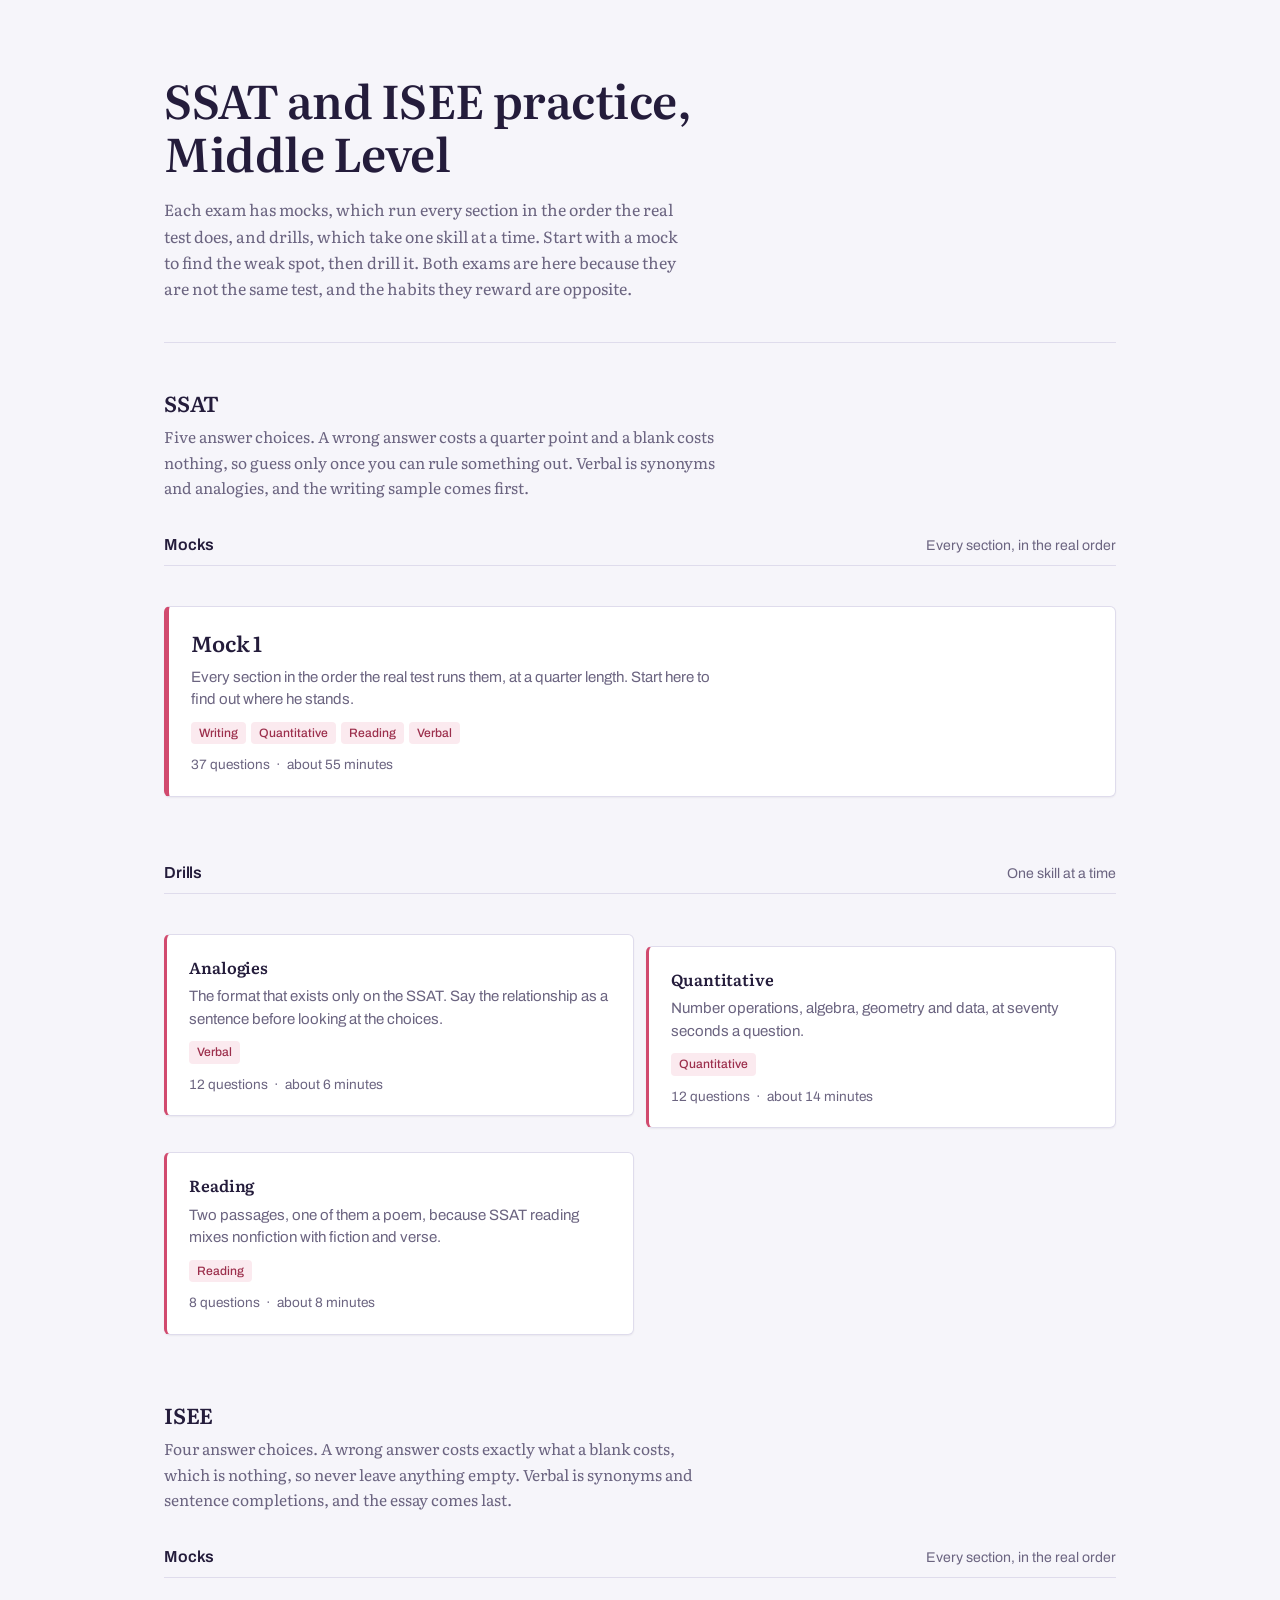
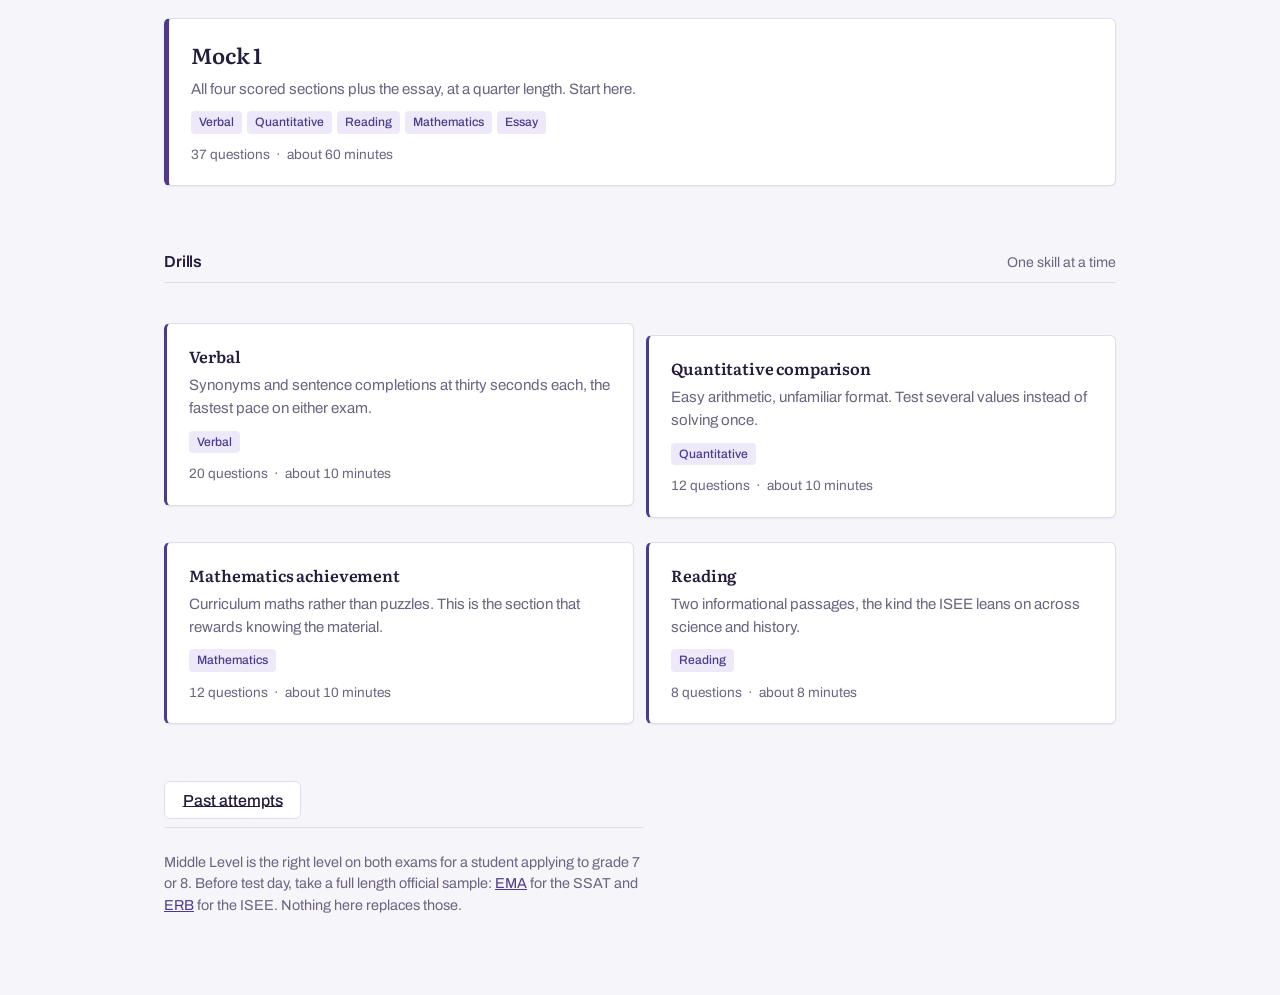
==== index.html @ 5ee13e51 "Add SSAT and ISEE practice tests" ====
<!doctype html>
<html lang="en">
<head>
<meta charset="utf-8">
<meta name="viewport" content="width=device-width, initial-scale=1">
<title>SSAT and ISEE practice</title>
<link rel="preconnect" href="https://fonts.googleapis.com">
<link rel="preconnect" href="https://fonts.gstatic.com" crossorigin>
<link href="https://fonts.googleapis.com/css2?family=Archivo:wght@400;500;600&family=Literata:opsz,wght@7..72,400;7..72,600&display=swap" rel="stylesheet">
<link rel="stylesheet" href="assets/style.css">
</head>
<body>

<div class="wrap">
  <header class="masthead">
    <h1>SSAT and ISEE practice, Middle Level</h1>
    <p>Each exam has mocks, which run every section in the order the real test does, and drills,
    which take one skill at a time. Start with a mock to find the weak spot, then drill it. Both
    exams are here because they are not the same test, and the habits they reward are opposite.</p>
  </header>

  <div id="groups">
    <p class="empty">Loading the test list.</p>
  </div>

  <p style="margin:2.5rem 0 0"><a class="btn" href="results.html">Past attempts</a></p>

  <p class="note">Middle Level is the right level on both exams for a student applying to grade 7
  or 8. Before test day, take a full length official sample:
  <a href="https://www.ssat.org/">EMA</a> for the SSAT and
  <a href="https://www.erblearn.org/families/isee-preparation/">ERB</a> for the ISEE. Nothing here
  replaces those.</p>
</div>

<script>
var LEDE = {
  SSAT: "Five answer choices. A wrong answer costs a quarter point and a blank costs nothing, so guess only once you can rule something out. Verbal is synonyms and analogies, and the writing sample comes first.",
  ISEE: "Four answer choices. A wrong answer costs exactly what a blank costs, which is nothing, so never leave anything empty. Verbal is synonyms and sentence completions, and the essay comes last."
};

var KIND = {
  mock: { title: "Mocks", hint: "Every section, in the real order" },
  drill: { title: "Drills", hint: "One skill at a time" }
};

function card(t, exam) {
  var chips = (t.covers || []).map(function (c) {
    return '<span class="chip">' + c + "</span>";
  }).join("");
  return '<li><a class="test-card ' + exam.toLowerCase() + " " + t.kind +
    '" href="test.html?id=' + t.id + '">' +
    "<h2>" + t.title + "</h2><p>" + t.blurb + "</p>" +
    (chips ? '<div class="covers">' + chips + "</div>" : "") +
    '<div class="test-meta">' + t.questions + " questions &nbsp;·&nbsp; about " +
    t.minutes + " minutes</div></a></li>";
}

fetch("tests/manifest.json")
  .then(function (r) { if (!r.ok) throw new Error("manifest missing"); return r.json(); })
  .then(function (tests) {
    var html = ["SSAT", "ISEE"].map(function (exam) {
      var mine = tests.filter(function (t) { return t.exam === exam; });
      if (!mine.length) return "";
      var body = ["mock", "drill"].map(function (kind) {
        var group = mine.filter(function (t) { return (t.kind || "drill") === kind; });
        if (!group.length) return "";
        return '<div class="kind-group"><div class="kind-head"><h3>' + KIND[kind].title +
          '</h3><span class="hint">' + KIND[kind].hint + "</span></div>" +
          '<ul class="test-list' + (kind === "drill" ? " drill-grid" : "") + '">' +
          group.map(function (t) { return card(t, exam); }).join("") + "</ul></div>";
      }).join("");
      return '<section class="exam-group"><h2>' + exam + '</h2>' +
        '<p class="lede">' + LEDE[exam] + "</p>" + body + "</section>";
    }).join("");
    document.getElementById("groups").innerHTML = html;
  })
  .catch(function () {
    document.getElementById("groups").innerHTML =
      '<p class="empty">The test list did not load. Browsers block one local file from reading ' +
      'another, so opening index.html straight from your hard drive will not work. Run ' +
      '<code>python3 -m http.server</code> in this folder and open <code>localhost:8000</code>, ' +
      "or push the folder to GitHub Pages.</p>";
  });
</script>

</body>
</html>
---- assets/style.css ----
/* ISEE practice — palette drawn from hematoxylin and eosin staining */

:root {
  --paper: #f6f5fa;
  --slide: #ffffff;
  --ink: #241c3b;
  --muted: #6b6480;
  --stain: #4c3a8c;
  --stain-soft: #ede9f8;
  --eosin: #d14a6e;
  --correct: #1b7a5a;
  --correct-soft: #e6f4ee;
  --wrong: #c0395b;
  --wrong-soft: #fbeaee;
  --line: #dfdcec;
  --shadow: 0 1px 2px rgba(36, 28, 59, 0.06);
  --serif: "Literata", Georgia, serif;
  --sans: "Archivo", system-ui, -apple-system, sans-serif;
}

* { box-sizing: border-box; }

html { -webkit-text-size-adjust: 100%; }

body {
  margin: 0;
  background: var(--paper);
  color: var(--ink);
  font-family: var(--sans);
  font-size: 16px;
  line-height: 1.5;
}

h1, h2, h3 { font-weight: 600; letter-spacing: -0.01em; margin: 0; }

a { color: var(--stain); }

button {
  font-family: inherit;
  font-size: inherit;
  cursor: pointer;
}

:focus-visible {
  outline: 2px solid var(--stain);
  outline-offset: 2px;
  border-radius: 3px;
}

.wrap {
  max-width: 62rem;
  margin: 0 auto;
  padding: 0 1.25rem;
}

.narrow { max-width: 44rem; }

/* ---------- buttons ---------- */

.btn {
  border: 1px solid var(--line);
  background: var(--slide);
  color: var(--ink);
  padding: 0.6rem 1.1rem;
  border-radius: 6px;
  font-weight: 500;
}

.btn:hover:not(:disabled) { border-color: var(--stain); }

.btn:disabled { opacity: 0.4; cursor: not-allowed; }

.btn-primary {
  background: var(--stain);
  border-color: var(--stain);
  color: #fff;
}

.btn-primary:hover:not(:disabled) { background: #3d2d75; border-color: #3d2d75; }

.btn-quiet {
  border: none;
  background: none;
  color: var(--muted);
  padding: 0.6rem 0.5rem;
}

.btn-quiet:hover { color: var(--ink); }

/* ---------- home ---------- */

.masthead {
  padding: 4.5rem 0 2.5rem;
  border-bottom: 1px solid var(--line);
}

.masthead h1 {
  font-family: var(--serif);
  font-size: clamp(2rem, 5vw, 2.9rem);
  line-height: 1.15;
  max-width: 20ch;
}

.masthead p {
  font-family: var(--serif);
  color: var(--muted);
  max-width: 58ch;
  margin: 1.1rem 0 0;
  line-height: 1.65;
}

.test-list { list-style: none; padding: 0; margin: 2.5rem 0 4rem; }

.test-list li + li { margin-top: 0.75rem; }

.test-card {
  display: block;
  background: var(--slide);
  border: 1px solid var(--line);
  border-left: 3px solid var(--stain);
  border-radius: 6px;
  padding: 1.25rem 1.4rem;
  text-decoration: none;
  color: inherit;
  box-shadow: var(--shadow);
}

.test-card:hover { border-color: var(--stain); }

.test-card h2 { font-size: 1.1rem; }

.test-card p { margin: 0.4rem 0 0; color: var(--muted); font-size: 0.94rem; max-width: 60ch; }

.test-meta {
  margin-top: 0.7rem;
  font-size: 0.85rem;
  color: var(--muted);
  font-variant-numeric: tabular-nums;
}

.note {
  border-top: 1px solid var(--line);
  padding: 1.5rem 0 4rem;
  color: var(--muted);
  font-size: 0.9rem;
  max-width: 60ch;
}

/* ---------- timer rail ---------- */

.rail {
  position: fixed;
  top: 0; left: 0; right: 0;
  height: 3px;
  background: var(--stain-soft);
  z-index: 40;
}

.rail-fill {
  height: 100%;
  width: 100%;
  background: var(--stain);
  transform-origin: left;
  transition: transform 1s linear;
}

.rail-fill.low { background: var(--eosin); }

@media (prefers-reduced-motion: reduce) {
  .rail-fill { transition: none; }
}

/* ---------- test chrome ---------- */

.topbar {
  position: sticky;
  top: 0;
  background: rgba(246, 245, 250, 0.94);
  backdrop-filter: blur(6px);
  border-bottom: 1px solid var(--line);
  z-index: 30;
}

.topbar-inner {
  display: flex;
  align-items: center;
  gap: 1rem;
  height: 3.5rem;
}

.topbar .section-name { font-weight: 600; font-size: 0.95rem; }

.topbar .spacer { flex: 1; }

.clock {
  font-variant-numeric: tabular-nums;
  font-weight: 600;
  font-size: 1.05rem;
}

.clock.low { color: var(--eosin); }

.counter { color: var(--muted); font-size: 0.9rem; font-variant-numeric: tabular-nums; }

main { padding: 2rem 0 7rem; }

/* ---------- section intro ---------- */

.intro { background: var(--slide); border: 1px solid var(--line); border-radius: 8px; padding: 2rem; box-shadow: var(--shadow); }

.intro h2 { font-family: var(--serif); font-size: 1.6rem; }

.intro p { font-family: var(--serif); line-height: 1.7; max-width: 62ch; }

.facts { list-style: none; padding: 0; margin: 1.5rem 0; border-top: 1px solid var(--line); }

.facts li {
  display: flex;
  justify-content: space-between;
  gap: 1rem;
  padding: 0.7rem 0;
  border-bottom: 1px solid var(--line);
  font-size: 0.95rem;
}

.facts .k { color: var(--muted); }

.facts .v { font-variant-numeric: tabular-nums; font-weight: 500; }

/* ---------- question ---------- */

.qgrid { display: grid; gap: 1.75rem; }

@media (min-width: 60rem) {
  .qgrid.has-passage { grid-template-columns: 1fr 1fr; align-items: start; }
  .qgrid.has-passage .passage { position: sticky; top: 5rem; max-height: calc(100vh - 8rem); overflow-y: auto; }
}

.passage {
  background: var(--slide);
  border: 1px solid var(--line);
  border-radius: 8px;
  padding: 1.5rem;
  font-family: var(--serif);
  line-height: 1.75;
  box-shadow: var(--shadow);
}

.passage p { margin: 0 0 1rem; max-width: 68ch; }

.passage p:last-child { margin-bottom: 0; }

.qcard {
  background: var(--slide);
  border: 1px solid var(--line);
  border-radius: 8px;
  padding: 1.6rem;
  box-shadow: var(--shadow);
}

.qnum { color: var(--muted); font-size: 0.85rem; font-variant-numeric: tabular-nums; }

.stem {
  font-family: var(--serif);
  font-size: 1.12rem;
  line-height: 1.65;
  margin: 0.5rem 0 1.4rem;
  max-width: 64ch;
}

.stem.term { font-weight: 600; letter-spacing: 0.04em; }

.compare {
  width: 100%;
  border-collapse: collapse;
  margin: 0 0 1.4rem;
  font-family: var(--serif);
}

.compare th, .compare td {
  border: 1px solid var(--line);
  padding: 0.85rem 1rem;
  text-align: left;
}

.compare th { background: var(--stain-soft); font-family: var(--sans); font-size: 0.85rem; font-weight: 600; }

.choices { display: grid; gap: 0.6rem; }

.choice {
  display: flex;
  align-items: flex-start;
  gap: 0.85rem;
  width: 100%;
  text-align: left;
  background: var(--slide);
  border: 1px solid var(--line);
  border-radius: 6px;
  padding: 0.85rem 1rem;
  font-family: var(--serif);
  line-height: 1.5;
  color: var(--ink);
}

.choice:hover { border-color: var(--stain); background: #fdfcff; }

.choice[aria-checked="true"] { border-color: var(--stain); background: var(--stain-soft); }

.tag {
  flex: none;
  width: 1.6rem;
  height: 1.6rem;
  border: 1px solid var(--line);
  border-radius: 50%;
  display: grid;
  place-items: center;
  font-family: var(--sans);
  font-size: 0.8rem;
  font-weight: 600;
  background: var(--paper);
}

.choice[aria-checked="true"] .tag { background: var(--stain); border-color: var(--stain); color: #fff; }

/* ---------- footer controls ---------- */

.controls {
  position: fixed;
  bottom: 0; left: 0; right: 0;
  background: rgba(246, 245, 250, 0.94);
  backdrop-filter: blur(6px);
  border-top: 1px solid var(--line);
  z-index: 30;
}

.controls-inner { display: flex; align-items: center; gap: 0.6rem; height: 4rem; }

.controls .spacer { flex: 1; }

.dots { display: flex; flex-wrap: wrap; gap: 4px; margin: 0 0.5rem; max-width: 22rem; }

.dot {
  width: 1.45rem; height: 1.45rem;
  border-radius: 4px;
  border: 1px solid var(--line);
  background: var(--slide);
  font-size: 0.72rem;
  font-variant-numeric: tabular-nums;
  color: var(--muted);
  padding: 0;
  display: grid;
  place-items: center;
}

.dot.answered { background: var(--stain-soft); border-color: var(--stain); color: var(--stain); font-weight: 600; }

.dot.current { outline: 2px solid var(--ink); outline-offset: 1px; }

.dot.flagged { border-color: var(--eosin); border-width: 2px; }

@media (max-width: 44rem) { .dots { display: none; } }

/* ---------- essay ---------- */

.essay-box {
  width: 100%;
  min-height: 22rem;
  border: 1px solid var(--line);
  border-radius: 8px;
  padding: 1.4rem;
  font-family: var(--serif);
  font-size: 1.05rem;
  line-height: 1.8;
  resize: vertical;
  background: var(--slide);
  color: var(--ink);
}

.wordcount { color: var(--muted); font-size: 0.88rem; font-variant-numeric: tabular-nums; margin-top: 0.6rem; }

/* ---------- results ---------- */

.scoreline {
  display: grid;
  grid-template-columns: 1fr auto auto;
  gap: 1rem;
  align-items: center;
  padding: 0.9rem 0;
  border-bottom: 1px solid var(--line);
}

.scoreline .name { font-weight: 500; }

.scoreline .val { font-variant-numeric: tabular-nums; font-weight: 600; }

.scoreline .time { font-variant-numeric: tabular-nums; color: var(--muted); font-size: 0.9rem; }

.bar { height: 6px; background: var(--stain-soft); border-radius: 3px; overflow: hidden; margin-top: 0.35rem; }

.bar span { display: block; height: 100%; background: var(--stain); }

.review-item {
  background: var(--slide);
  border: 1px solid var(--line);
  border-left: 3px solid var(--line);
  border-radius: 6px;
  padding: 1.2rem 1.3rem;
  margin-bottom: 0.85rem;
}

.review-item.right { border-left-color: var(--correct); }
.review-item.wrong { border-left-color: var(--wrong); }
.review-item.skipped { border-left-color: var(--eosin); }

.review-item .stem { font-size: 1rem; margin-bottom: 0.9rem; }

.verdict { font-size: 0.85rem; font-weight: 600; }
.verdict.right { color: var(--correct); }
.verdict.wrong { color: var(--wrong); }
.verdict.skipped { color: var(--eosin); }

.opt {
  font-family: var(--serif);
  padding: 0.45rem 0.7rem;
  border-radius: 5px;
  margin-bottom: 0.3rem;
  font-size: 0.97rem;
}

.opt.key { background: var(--correct-soft); color: var(--correct); font-weight: 600; }
.opt.chosen-wrong { background: var(--wrong-soft); color: var(--wrong); }

.why {
  font-family: var(--serif);
  line-height: 1.7;
  margin: 0.9rem 0 0;
  padding-top: 0.9rem;
  border-top: 1px solid var(--line);
  max-width: 66ch;
}

.filters { display: flex; gap: 0.5rem; flex-wrap: wrap; margin: 1.5rem 0; }

.filters button { border: 1px solid var(--line); background: var(--slide); border-radius: 999px; padding: 0.35rem 0.9rem; font-size: 0.88rem; color: var(--muted); }

.filters button[aria-pressed="true"] { background: var(--ink); border-color: var(--ink); color: #fff; }

.empty { color: var(--muted); font-family: var(--serif); line-height: 1.7; max-width: 58ch; }

.toast {
  position: fixed;
  bottom: 5.5rem;
  left: 50%;
  transform: translateX(-50%);
  background: var(--ink);
  color: #fff;
  padding: 0.6rem 1.1rem;
  border-radius: 6px;
  font-size: 0.9rem;
  z-index: 50;
}

/* ---------- added for the two exam families ---------- */

.eyebrow {
  font-family: var(--sans);
  font-size: 0.82rem;
  font-weight: 600;
  color: var(--stain);
  margin: 0 0 0.4rem;
}

.rule {
  font-family: var(--serif);
  font-size: 0.97rem;
  line-height: 1.7;
  background: var(--stain-soft);
  border-radius: 6px;
  padding: 0.9rem 1.1rem;
  margin: 1.4rem 0;
  max-width: 64ch;
}

.rule.warn { background: var(--wrong-soft); color: var(--wrong); }

.stem.analogy { font-weight: 600; }

.exam-group { margin: 2.75rem 0 0; }

.exam-group h2 {
  font-family: var(--serif);
  font-size: 1.35rem;
  margin-bottom: 0.3rem;
}

.exam-group .lede {
  font-family: var(--serif);
  color: var(--muted);
  line-height: 1.65;
  max-width: 62ch;
  margin: 0 0 1.25rem;
  font-size: 0.97rem;
}

.test-card.ssat { border-left-color: var(--eosin); }
.test-card.ssat:hover { border-color: var(--eosin); }

/* ---------- mocks and drills ---------- */

.kind-group { margin: 2rem 0 0; }

.kind-head {
  display: flex;
  align-items: baseline;
  justify-content: space-between;
  gap: 1rem;
  border-bottom: 1px solid var(--line);
  padding-bottom: 0.5rem;
  margin-bottom: 1rem;
}

.kind-head h3 { font-size: 1rem; font-weight: 600; margin: 0; }

.kind-head .hint { color: var(--muted); font-size: 0.88rem; }

.covers { display: flex; flex-wrap: wrap; gap: 5px; margin-top: 0.7rem; }

.chip {
  font-size: 0.76rem;
  font-weight: 500;
  color: var(--stain);
  background: var(--stain-soft);
  border-radius: 4px;
  padding: 2px 8px;
}

.test-card.ssat .chip { color: #9c2f4c; background: #fbeaef; }

.test-card.mock { border-left-width: 5px; }

.test-card.drill h2 { font-size: 1rem; }

.drill-grid { display: grid; gap: 0.75rem; }

@media (min-width: 46rem) { .drill-grid { grid-template-columns: 1fr 1fr; } }
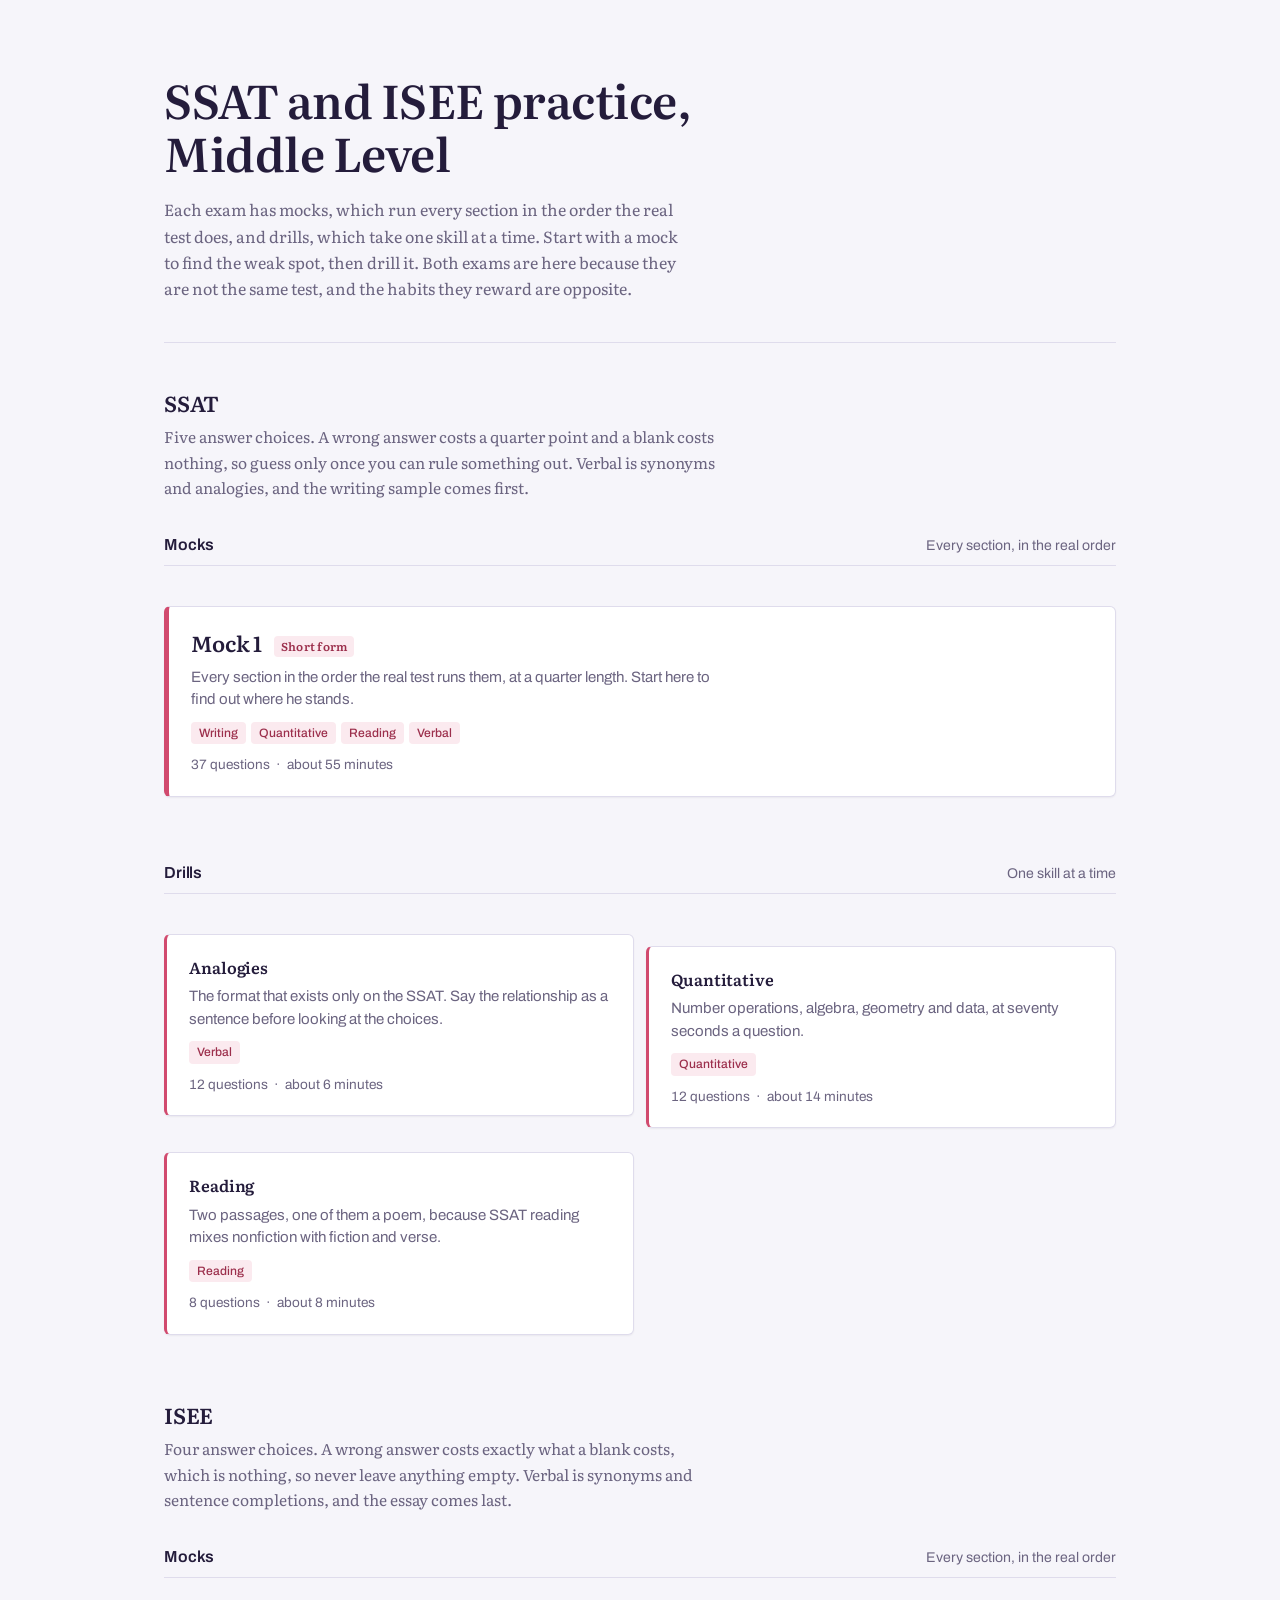
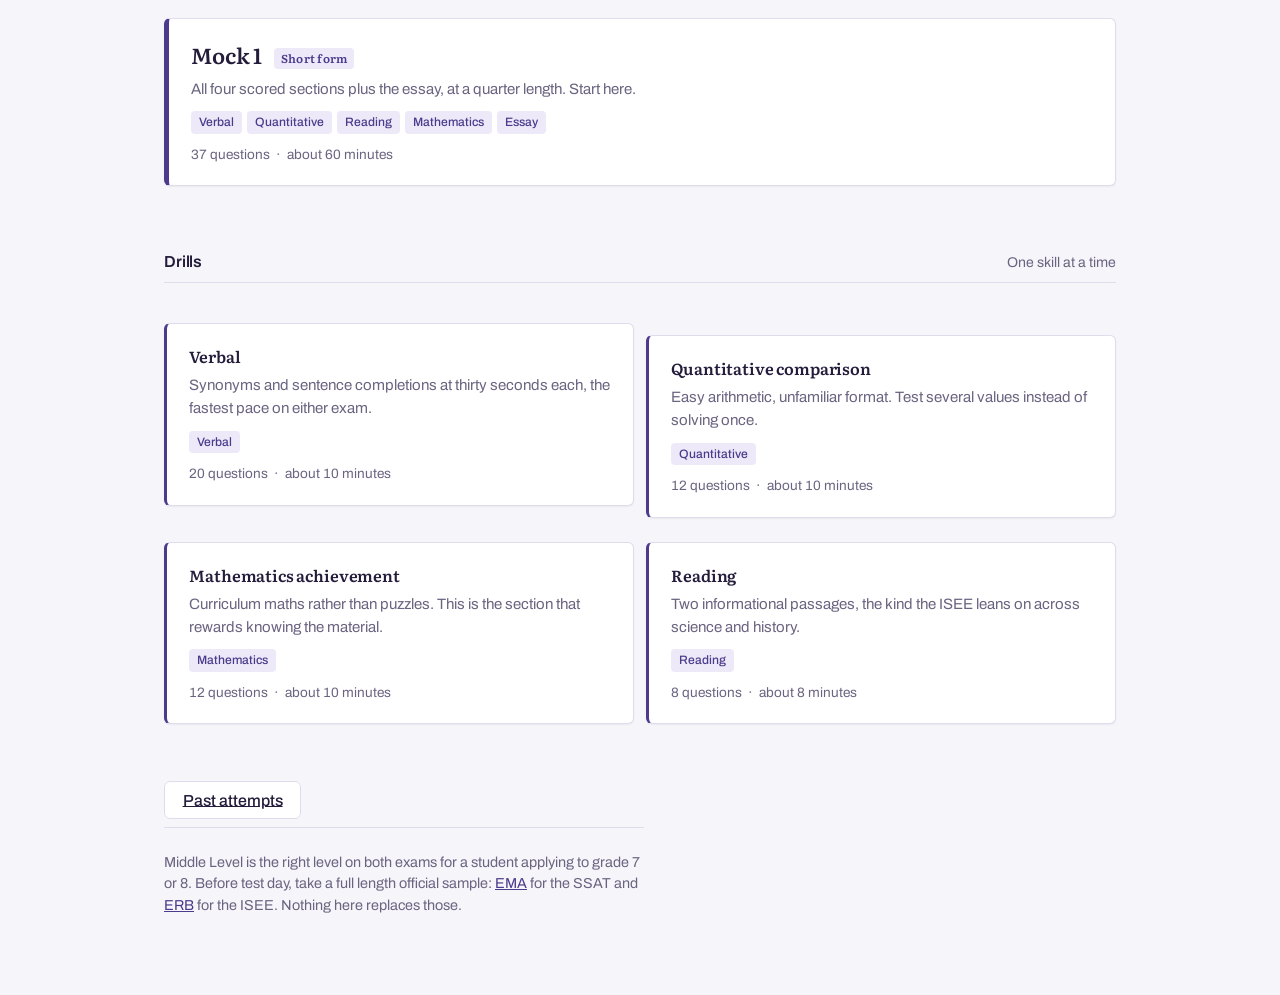
==== commit 3bdd8a17: "Full length support, review mode, attempted section, frozen tests - check.js: FULL_SPEC enforcement " ====
--- a/index.html
+++ b/index.html
@@ -23,6 +23,8 @@
     <p class="empty">Loading the test list.</p>
   </div>
 
+  <div id="attempted"></div>
+
   <p style="margin:2.5rem 0 0"><a class="btn" href="results.html">Past attempts</a></p>
 
   <p class="note">Middle Level is the right level on both exams for a student applying to grade 7
@@ -33,6 +35,8 @@
 </div>
 
 <script>
+var STORE = "prep:attempts";
+
 var LEDE = {
   SSAT: "Five answer choices. A wrong answer costs a quarter point and a blank costs nothing, so guess only once you can rule something out. Verbal is synonyms and analogies, and the writing sample comes first.",
   ISEE: "Four answer choices. A wrong answer costs exactly what a blank costs, which is nothing, so never leave anything empty. Verbal is synonyms and sentence completions, and the essay comes last."
@@ -43,36 +47,135 @@
   drill: { title: "Drills", hint: "One skill at a time" }
 };
 
+function esc(s) {
+  return String(s).replace(/[&<>"']/g, function (c) {
+    return { "&": "&amp;", "<": "&lt;", ">": "&gt;", '"': "&quot;", "'": "&#39;" }[c];
+  });
+}
+
+function loadAttempts() {
+  try { return JSON.parse(localStorage.getItem(STORE) || "[]"); } catch (e) { return []; }
+}
+
+function shortDate(iso) {
+  return new Date(iso).toLocaleDateString(undefined, { day: "numeric", month: "short" });
+}
+
+function totals(a) {
+  var r = 0, w = 0, t = 0, sec = 0;
+  a.sections.forEach(function (s) { r += s.right; w += s.wrong; t += s.total; sec += s.seconds; });
+  return { right: r, wrong: w, total: t, seconds: sec, raw: r - w * (a.wrongPenalty || 0) };
+}
+
+function lengthLabel(t) {
+  if (t.format === "full") return "Full length";
+  if (t.kind === "mock") return "Short form";
+  return "";
+}
+
 function card(t, exam) {
   var chips = (t.covers || []).map(function (c) {
-    return '<span class="chip">' + c + "</span>";
+    return '<span class="chip">' + esc(c) + "</span>";
   }).join("");
-  return '<li><a class="test-card ' + exam.toLowerCase() + " " + t.kind +
-    '" href="test.html?id=' + t.id + '">' +
-    "<h2>" + t.title + "</h2><p>" + t.blurb + "</p>" +
+  var label = lengthLabel(t);
+  return '<li><a class="test-card ' + exam.toLowerCase() + " " + t.kind + (t.format === "full" ? " full" : "") +
+    '" href="test.html?id=' + encodeURIComponent(t.id) + '">' +
+    "<h2>" + esc(t.title) + (label ? ' <span class="length">' + label + "</span>" : "") + "</h2>" +
+    "<p>" + esc(t.blurb) + "</p>" +
     (chips ? '<div class="covers">' + chips + "</div>" : "") +
     '<div class="test-meta">' + t.questions + " questions &nbsp;·&nbsp; about " +
     t.minutes + " minutes</div></a></li>";
 }
 
+/* A test that has been taken at least once moves out of its exam group and into Attempted, where
+   every sitting is listed with its score so progress across attempts can be read at a glance. */
+function attemptedCard(t, attempts) {
+  var sorted = attempts.slice().sort(function (a, b) { return a.takenAt.localeCompare(b.takenAt); });
+  var latest = sorted[sorted.length - 1];
+  var penalty = latest.wrongPenalty || 0;
+  var score = function (a) { var x = totals(a); return penalty ? x.raw.toFixed(2) : String(x.right); };
+  var best = sorted.reduce(function (m, a) {
+    var v = penalty ? totals(a).raw : totals(a).right;
+    return v > m ? v : m;
+  }, -Infinity);
+  var total = totals(latest).total;
+  var first = totals(sorted[0]), last = totals(latest);
+  var delta = penalty ? last.raw - first.raw : last.right - first.right;
+  var trend = sorted.length < 2 ? ""
+    : delta > 0 ? "up " + (penalty ? delta.toFixed(2) : delta) + " since the first sitting"
+    : delta < 0 ? "down " + (penalty ? (-delta).toFixed(2) : -delta) + " since the first sitting"
+    : "level with the first sitting";
+  var label = lengthLabel(t);
+
+  var history = sorted.map(function (a) {
+    return '<a class="chip score-chip" href="test.html?id=' + encodeURIComponent(t.id) +
+      "&attempt=" + encodeURIComponent(a.takenAt) + '" title="Review this attempt">' +
+      score(a) + "/" + totals(a).total + " &nbsp;·&nbsp; " + esc(shortDate(a.takenAt)) + "</a>";
+  }).join("");
+
+  return '<li><div class="test-card attempted ' + t.exam.toLowerCase() + " " + t.kind + '">' +
+    '<p class="eyebrow">' + esc(t.exam) + " &nbsp;·&nbsp; " + (t.kind === "mock" ? "Mock" : "Drill") + "</p>" +
+    "<h2>" + esc(t.title) + (label ? ' <span class="length">' + label + "</span>" : "") + "</h2>" +
+    '<div class="test-meta">' + sorted.length + (sorted.length === 1 ? " attempt" : " attempts") +
+    " &nbsp;·&nbsp; latest " + score(latest) + " / " + total +
+    " &nbsp;·&nbsp; best " + (penalty ? best.toFixed(2) : best) + " / " + total +
+    (trend ? " &nbsp;·&nbsp; " + trend : "") +
+    (penalty ? '<span class="hint"> (raw, with the quarter point deduction)</span>' : "") + "</div>" +
+    '<div class="covers history-chips">' + history + "</div>" +
+    '<div class="actions">' +
+    '<a class="btn btn-primary" href="test.html?id=' + encodeURIComponent(t.id) +
+      "&attempt=" + encodeURIComponent(latest.takenAt) + '">Review latest</a>' +
+    '<a class="btn" href="test.html?id=' + encodeURIComponent(t.id) + '">Retake</a>' +
+    "</div></div></li>";
+}
+
 fetch("tests/manifest.json")
   .then(function (r) { if (!r.ok) throw new Error("manifest missing"); return r.json(); })
   .then(function (tests) {
+    var attempts = loadAttempts();
+    var byTest = {};
+    attempts.forEach(function (a) { (byTest[a.testId] = byTest[a.testId] || []).push(a); });
+
+    var fresh = tests.filter(function (t) { return !byTest[t.id]; });
+    var done = tests.filter(function (t) { return byTest[t.id]; });
+
     var html = ["SSAT", "ISEE"].map(function (exam) {
       var mine = tests.filter(function (t) { return t.exam === exam; });
       if (!mine.length) return "";
-      var body = ["mock", "drill"].map(function (kind) {
-        var group = mine.filter(function (t) { return (t.kind || "drill") === kind; });
-        if (!group.length) return "";
-        return '<div class="kind-group"><div class="kind-head"><h3>' + KIND[kind].title +
-          '</h3><span class="hint">' + KIND[kind].hint + "</span></div>" +
-          '<ul class="test-list' + (kind === "drill" ? " drill-grid" : "") + '">' +
-          group.map(function (t) { return card(t, exam); }).join("") + "</ul></div>";
-      }).join("");
-      return '<section class="exam-group"><h2>' + exam + '</h2>' +
+      var open = fresh.filter(function (t) { return t.exam === exam; });
+      var body;
+      if (!open.length) {
+        body = '<p class="empty" style="margin:1.25rem 0 0">Every ' + exam + " test here has been taken at least once. " +
+          'They are under <a href="#attempted">Attempted</a>, ready to review or retake.</p>';
+      } else {
+        body = ["mock", "drill"].map(function (kind) {
+          var group = open.filter(function (t) { return (t.kind || "drill") === kind; });
+          if (!group.length) return "";
+          if (kind === "mock") group.sort(function (a, b) { return (b.format === "full") - (a.format === "full"); });
+          return '<div class="kind-group"><div class="kind-head"><h3>' + KIND[kind].title +
+            '</h3><span class="hint">' + KIND[kind].hint + "</span></div>" +
+            '<ul class="test-list' + (kind === "drill" ? " drill-grid" : "") + '">' +
+            group.map(function (t) { return card(t, exam); }).join("") + "</ul></div>";
+        }).join("");
+      }
+      return '<section class="exam-group"><h2>' + exam + "</h2>" +
         '<p class="lede">' + LEDE[exam] + "</p>" + body + "</section>";
     }).join("");
     document.getElementById("groups").innerHTML = html;
+
+    if (done.length) {
+      done.sort(function (a, b) {
+        var la = byTest[a.id].reduce(function (m, x) { return x.takenAt > m ? x.takenAt : m; }, "");
+        var lb = byTest[b.id].reduce(function (m, x) { return x.takenAt > m ? x.takenAt : m; }, "");
+        return lb.localeCompare(la);
+      });
+      document.getElementById("attempted").innerHTML =
+        '<section class="exam-group" id="attempted-section"><h2>Attempted</h2>' +
+        '<p class="lede">Tests taken in this browser, most recent first. Every sitting keeps its score. ' +
+        "Open one to see its explanations, or retake it for a fresh timed run.</p>" +
+        '<ul class="test-list">' + done.map(function (t) { return attemptedCard(t, byTest[t.id]); }).join("") +
+        "</ul></section>";
+    }
   })
   .catch(function () {
     document.getElementById("groups").innerHTML =
--- a/assets/style.css
+++ b/assets/style.css
@@ -543,3 +543,83 @@
 .drill-grid { display: grid; gap: 0.75rem; }
 
 @media (min-width: 46rem) { .drill-grid { grid-template-columns: 1fr 1fr; } }
+
+/* ---------- full length, breaks, attempted ---------- */
+
+.test-card h2 .length {
+  display: inline-block;
+  vertical-align: middle;
+  margin-left: 0.5rem;
+  font-size: 0.72rem;
+  font-weight: 600;
+  letter-spacing: 0.02em;
+  color: var(--stain);
+  background: var(--stain-soft);
+  border-radius: 4px;
+  padding: 2px 7px;
+}
+
+.test-card.ssat h2 .length { color: #9c2f4c; background: #fbeaef; }
+
+.test-card.full { border-left-width: 7px; }
+
+.facts li.break-row .k, .facts li.break-row .v { color: var(--eosin); }
+
+.test-card.attempted { border-left-color: var(--line); }
+.test-card.attempted:hover { border-color: var(--line); }
+.test-card.attempted .eyebrow { margin-bottom: 0.2rem; }
+.test-card.attempted .test-meta .hint { color: var(--muted); }
+.test-card.attempted .actions { display: flex; gap: 0.5rem; flex-wrap: wrap; margin-top: 1rem; }
+
+.history-chips { margin-top: 0.8rem; }
+
+.score-chip {
+  text-decoration: none;
+  font-variant-numeric: tabular-nums;
+  border: 1px solid transparent;
+}
+
+.score-chip:hover { border-color: var(--stain); }
+
+.history { border-top: 1px solid var(--line); }
+
+.history-row {
+  display: grid;
+  grid-template-columns: minmax(9rem, 1.2fr) 1fr auto auto auto;
+  gap: 1rem;
+  align-items: center;
+  padding: 0.7rem 0;
+  border-bottom: 1px solid var(--line);
+  font-size: 0.93rem;
+}
+
+.history-row .when { color: var(--muted); }
+.history-row .when em { font-style: normal; color: var(--stain); font-weight: 600; }
+.history-row .score { font-variant-numeric: tabular-nums; font-weight: 600; }
+.history-row .time { font-variant-numeric: tabular-nums; color: var(--muted); font-size: 0.88rem; }
+.history-row .bar { margin-top: 0; }
+.history-row.current { background: var(--stain-soft); margin: 0 -0.6rem; padding-left: 0.6rem; padding-right: 0.6rem; border-radius: 4px; }
+.history-row a.btn-quiet { text-decoration: none; padding: 0.2rem 0.4rem; font-size: 0.88rem; }
+
+@media (max-width: 44rem) {
+  .history-row { grid-template-columns: 1fr auto auto; }
+  .history-row .bar, .history-row .time { display: none; }
+}
+
+.topics { border-top: 1px solid var(--line); margin-bottom: 1.5rem; }
+
+.topic-row {
+  display: grid;
+  grid-template-columns: minmax(9rem, 1fr) 2fr auto;
+  gap: 1rem;
+  align-items: center;
+  padding: 0.55rem 0;
+  border-bottom: 1px solid var(--line);
+  font-size: 0.93rem;
+}
+
+.topic-row .name { text-transform: capitalize; }
+.topic-row .score { font-variant-numeric: tabular-nums; font-weight: 600; }
+.topic-row .bar { margin-top: 0; }
+.topic-row.weak .bar span { background: var(--wrong); }
+.topic-row.weak .score { color: var(--wrong); }
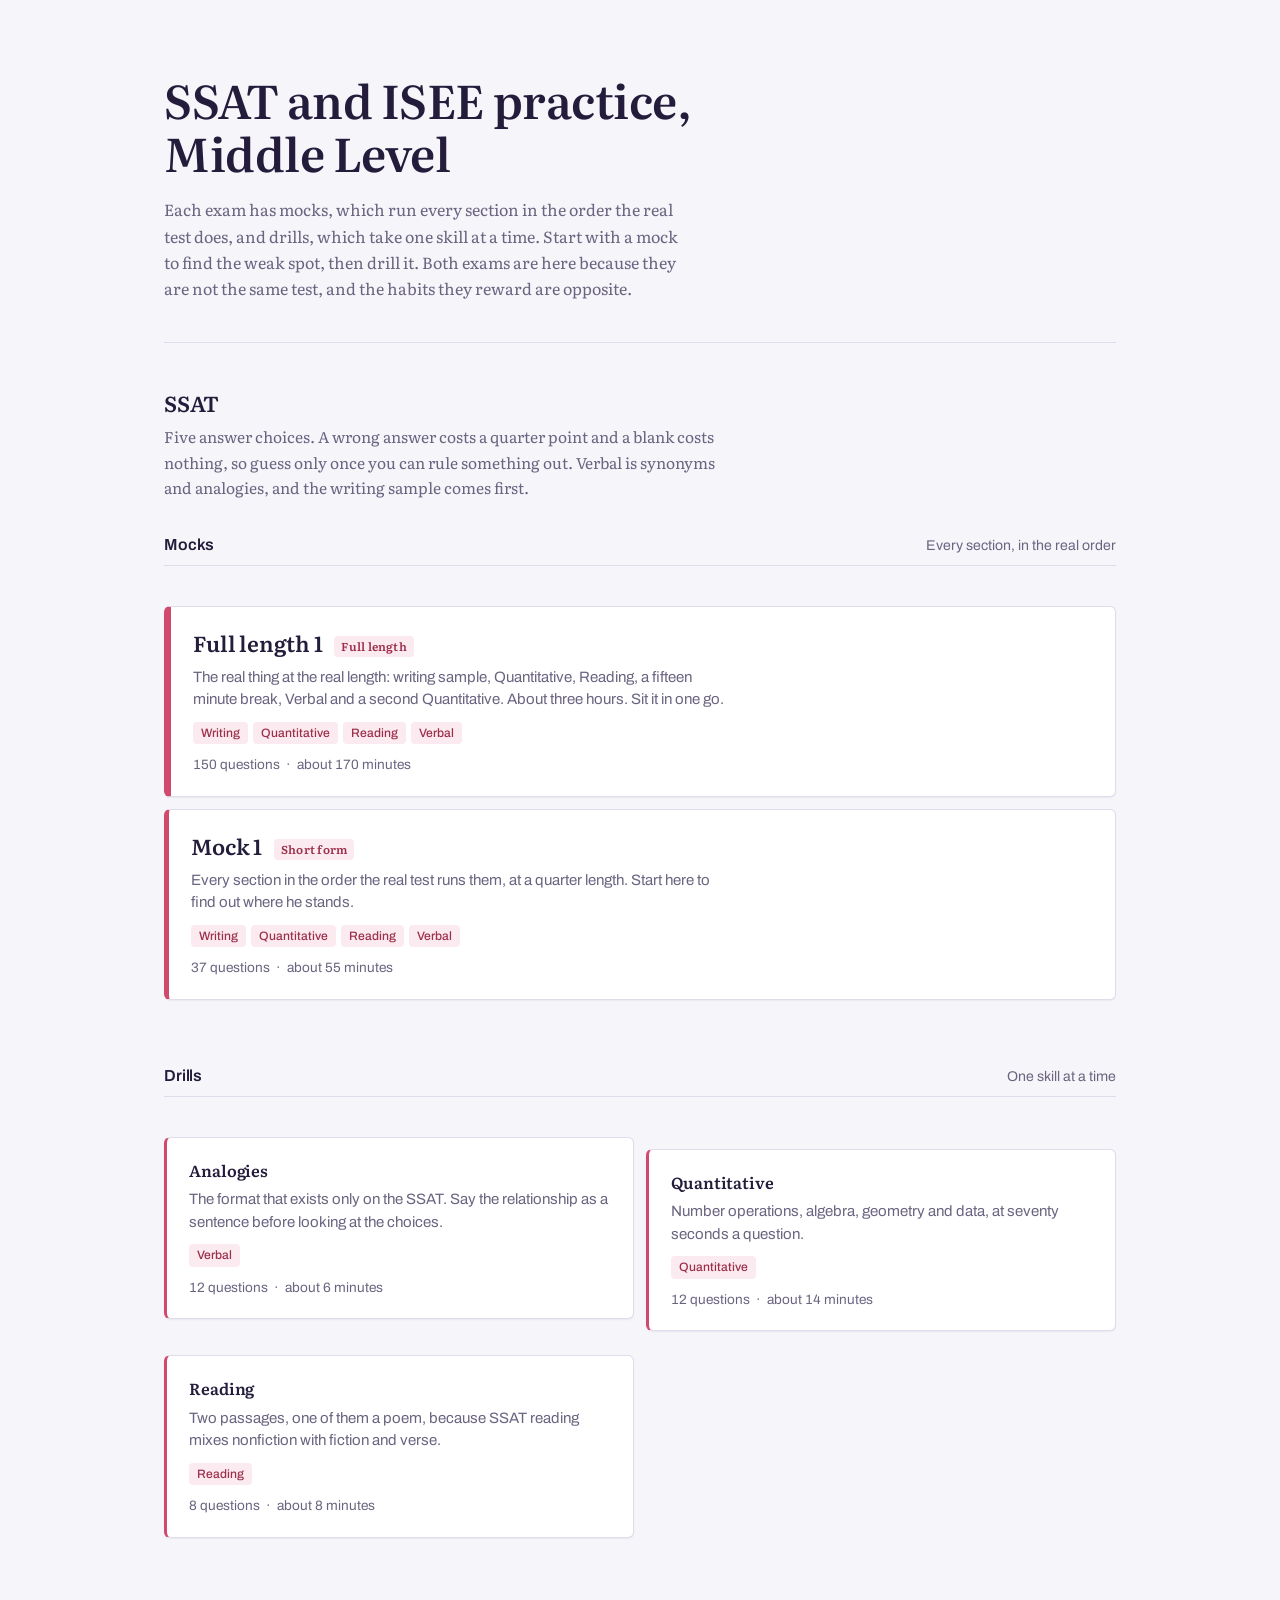
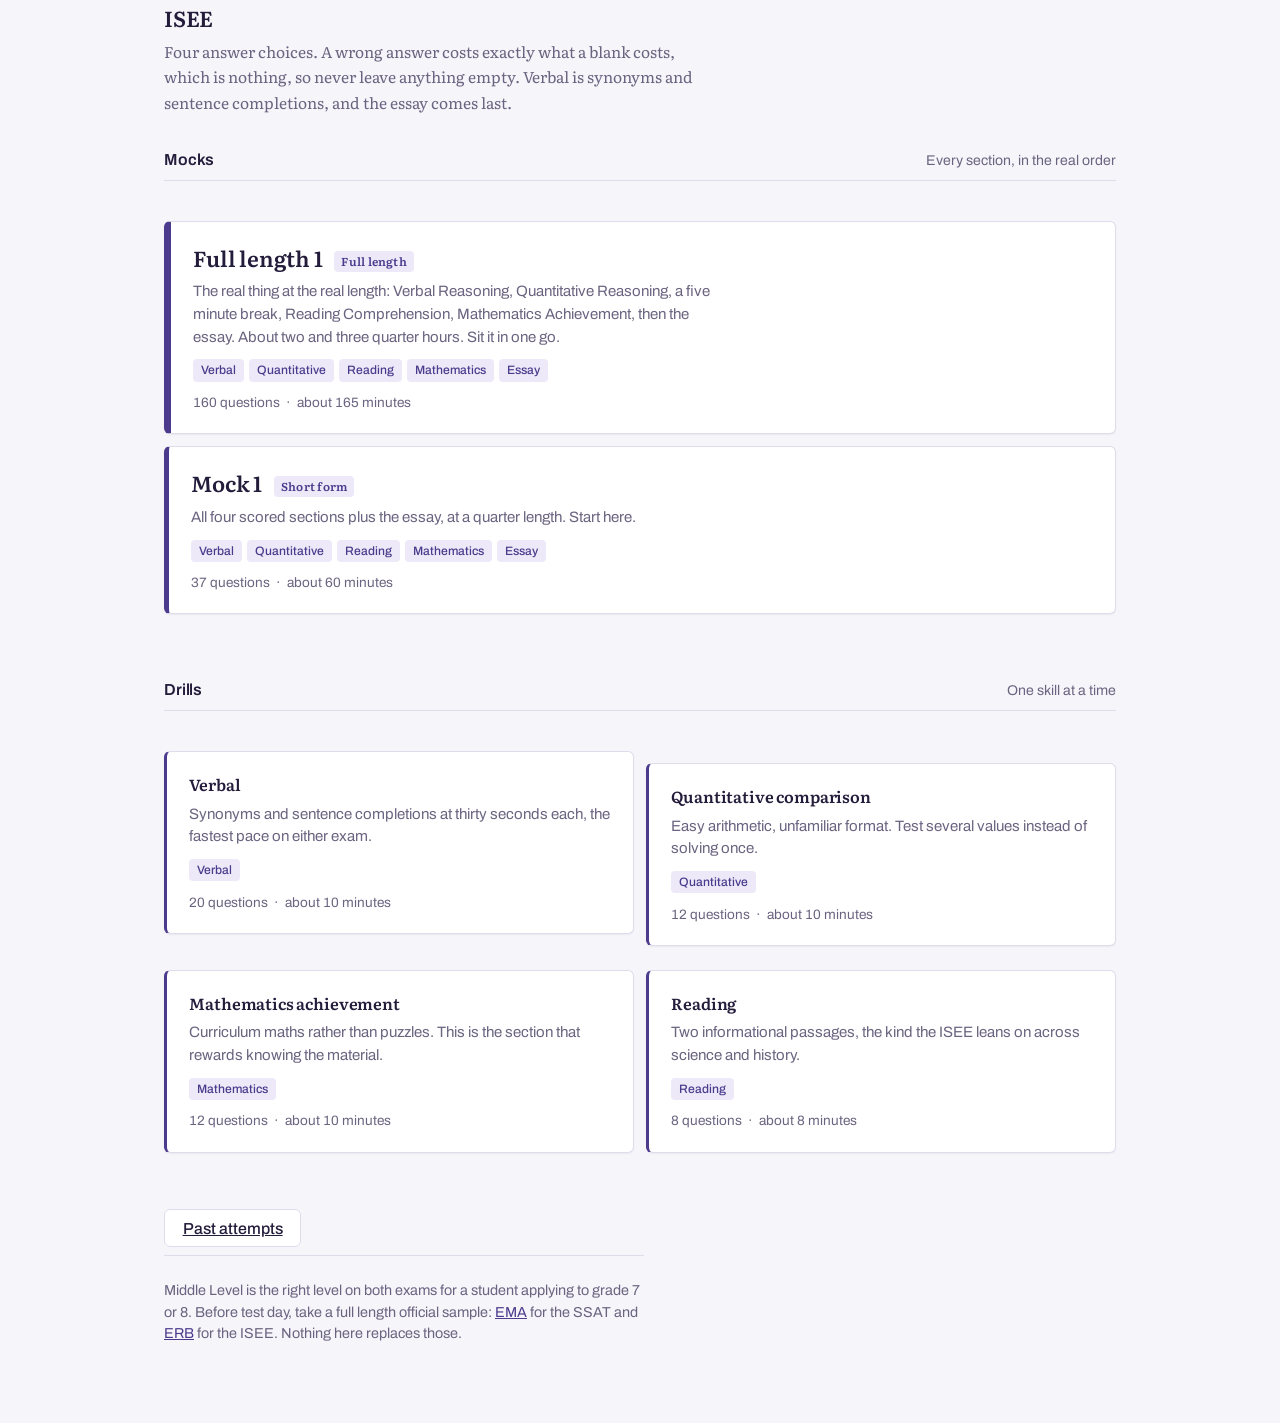
==== commit 9e579f57: "Resume an interrupted test from a snapshot The runner snapshots the whole in-progress state to prep:" ====
--- a/index.html
+++ b/index.html
@@ -73,6 +73,21 @@
   return "";
 }
 
+/* An unfinished sitting leaves a snapshot under prep:snapshot:<id>:<seq>. Say so on the card. */
+function inProgress(id) {
+  try {
+    for (var i = 0; i < localStorage.length; i++) {
+      var k = localStorage.key(i);
+      if (k && k.indexOf("prep:snapshot:" + id + ":") === 0) return true;
+    }
+  } catch (e) {}
+  return false;
+}
+
+function resumeTag(t) {
+  return inProgress(t.id) ? ' <span class="length resume">In progress</span>' : "";
+}
+
 function card(t, exam) {
   var chips = (t.covers || []).map(function (c) {
     return '<span class="chip">' + esc(c) + "</span>";
@@ -80,8 +95,8 @@
   var label = lengthLabel(t);
   return '<li><a class="test-card ' + exam.toLowerCase() + " " + t.kind + (t.format === "full" ? " full" : "") +
     '" href="test.html?id=' + encodeURIComponent(t.id) + '">' +
-    "<h2>" + esc(t.title) + (label ? ' <span class="length">' + label + "</span>" : "") + "</h2>" +
-    "<p>" + esc(t.blurb) + "</p>" +
+    "<h2>" + esc(t.title) + (label ? ' <span class="length">' + label + "</span>" : "") + resumeTag(t) + "</h2>" +
+    "<p>" + (inProgress(t.id) ? "You have an unfinished attempt here. Open the test to resume it. " : "") + esc(t.blurb) + "</p>" +
     (chips ? '<div class="covers">' + chips + "</div>" : "") +
     '<div class="test-meta">' + t.questions + " questions &nbsp;·&nbsp; about " +
     t.minutes + " minutes</div></a></li>";
@@ -115,7 +130,7 @@
 
   return '<li><div class="test-card attempted ' + t.exam.toLowerCase() + " " + t.kind + '">' +
     '<p class="eyebrow">' + esc(t.exam) + " &nbsp;·&nbsp; " + (t.kind === "mock" ? "Mock" : "Drill") + "</p>" +
-    "<h2>" + esc(t.title) + (label ? ' <span class="length">' + label + "</span>" : "") + "</h2>" +
+    "<h2>" + esc(t.title) + (label ? ' <span class="length">' + label + "</span>" : "") + resumeTag(t) + "</h2>" +
     '<div class="test-meta">' + sorted.length + (sorted.length === 1 ? " attempt" : " attempts") +
     " &nbsp;·&nbsp; latest " + score(latest) + " / " + total +
     " &nbsp;·&nbsp; best " + (penalty ? best.toFixed(2) : best) + " / " + total +
@@ -125,7 +140,7 @@
     '<div class="actions">' +
     '<a class="btn btn-primary" href="test.html?id=' + encodeURIComponent(t.id) +
       "&attempt=" + encodeURIComponent(latest.takenAt) + '">Review latest</a>' +
-    '<a class="btn" href="test.html?id=' + encodeURIComponent(t.id) + '">Retake</a>' +
+    '<a class="btn" href="test.html?id=' + encodeURIComponent(t.id) + '">' + (inProgress(t.id) ? "Resume" : "Retake") + "</a>" +
     "</div></div></li>";
 }
 
--- a/assets/style.css
+++ b/assets/style.css
@@ -623,3 +623,28 @@
 .topic-row .bar { margin-top: 0; }
 .topic-row.weak .bar span { background: var(--wrong); }
 .topic-row.weak .score { color: var(--wrong); }
+
+/* ---------- writing, readable on review ---------- */
+
+.essay-view {
+  white-space: pre-wrap;
+  font-family: var(--serif);
+  font-size: 1.02rem;
+  line-height: 1.8;
+  background: var(--slide);
+  border: 1px solid var(--line);
+  border-radius: 8px;
+  padding: 1.4rem;
+  max-width: 68ch;
+  margin: 0.6rem 0 0;
+}
+
+.essay-details { margin-top: 0.9rem; }
+
+.essay-details summary { cursor: pointer; color: var(--stain); font-weight: 500; }
+
+/* ---------- resume ---------- */
+
+.rule.resume { background: var(--correct-soft); color: var(--ink); margin-top: 1.75rem; }
+
+.test-card h2 .length.resume { color: var(--correct); background: var(--correct-soft); }
